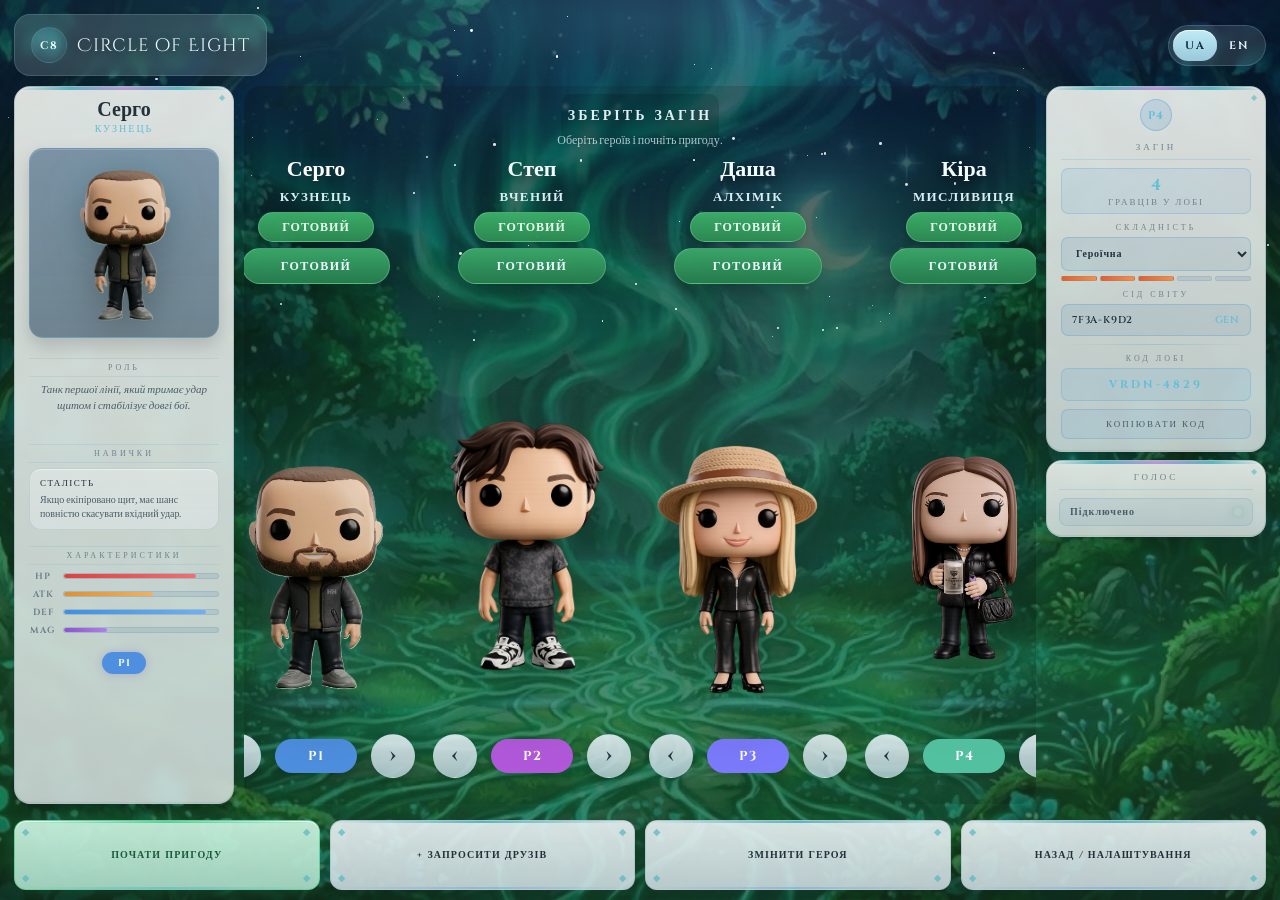
==== index.html @ 89b2d372 "Initial project import" ====
<!doctype html>
<html lang="uk">
<head>
  <meta charset="UTF-8" />
  <meta name="viewport" content="width=device-width, initial-scale=1.0" />
  <title>Heroes Game</title>
  <link rel="stylesheet" href="./styles/main.css?v=20260324-citymenu2" />
</head>
<body>
  <div id="app">
    <section id="scene-menu" class="scene"></section>

    <section id="scene-world" class="scene">
      <canvas id="world-canvas"></canvas>
    </section>

    <div id="hud-root"></div>
  </div>

  <script type="module" src="./js/app.js?v=20260324-citymenu2"></script>
</body>
</html>
---- styles/main.css ----
* {
  box-sizing: border-box;
}

html,
body {
  width: 100%;
  height: 100%;
  margin: 0;
}

body {
  background: #120d0a;
  color: #f3e7c2;
  font-family: Inter, Arial, sans-serif;
  overflow: hidden;
}

#app {
  position: relative;
  width: 100vw;
  height: 100vh;
  overflow: hidden;
  background: radial-gradient(circle at top, rgba(255, 180, 80, 0.12), transparent 35%),
    linear-gradient(180deg, #1a120c 0%, #0f0a07 100%);
}

.scene {
  position: absolute;
  inset: 0;
  display: none;
}

.scene.is-active {
  display: block;
}

#scene-menu {
  padding: 32px;
}

.menu-shell {
  width: min(1100px, 100%);
  height: 100%;
  margin: 0 auto;
  display: grid;
  grid-template-columns: 1.1fr 0.9fr;
  gap: 24px;
  align-items: stretch;
}

.menu-panel {
  border: 1px solid rgba(212, 161, 74, 0.35);
  border-radius: 22px;
  background: linear-gradient(180deg, rgba(40, 25, 16, 0.92), rgba(17, 10, 7, 0.96));
  box-shadow: 0 16px 40px rgba(0, 0, 0, 0.45), inset 0 0 0 1px rgba(255, 215, 140, 0.04);
  padding: 28px;
}

.menu-title {
  margin: 0 0 10px;
  font-size: 40px;
  line-height: 1;
  letter-spacing: 0.04em;
}

.menu-subtitle {
  margin: 0 0 24px;
  color: rgba(243, 231, 194, 0.78);
  font-size: 16px;
  line-height: 1.5;
  max-width: 56ch;
}

.menu-features {
  display: grid;
  gap: 14px;
}

.menu-feature {
  padding: 16px 18px;
  border-radius: 16px;
  border: 1px solid rgba(212, 161, 74, 0.24);
  background: rgba(255, 255, 255, 0.02);
}

.menu-feature strong {
  display: block;
  margin-bottom: 6px;
  font-size: 14px;
  letter-spacing: 0.05em;
  color: #f6d992;
  text-transform: uppercase;
}

.menu-feature span {
  color: rgba(243, 231, 194, 0.82);
  font-size: 14px;
}

.menu-side {
  display: flex;
  flex-direction: column;
  justify-content: flex-end;
}

.menu-card {
  border: 1px solid rgba(212, 161, 74, 0.35);
  border-radius: 22px;
  background: linear-gradient(180deg, rgba(44, 29, 20, 0.94), rgba(17, 10, 7, 0.98));
  box-shadow: 0 16px 40px rgba(0, 0, 0, 0.45), inset 0 0 0 1px rgba(255, 215, 140, 0.04);
  padding: 24px;
}

.menu-card-title {
  margin: 0 0 12px;
  font-size: 22px;
}

.menu-card-text {
  margin: 0 0 24px;
  color: rgba(243, 231, 194, 0.78);
  line-height: 1.5;
}

.menu-actions {
  display: flex;
  gap: 12px;
  flex-wrap: wrap;
}

.btn {
  appearance: none;
  border: 1px solid rgba(212, 161, 74, 0.45);
  background: linear-gradient(180deg, #7b5a2f 0%, #4f361e 100%);
  color: #f8ebc8;
  border-radius: 14px;
  min-height: 50px;
  padding: 0 20px;
  font-size: 14px;
  font-weight: 700;
  letter-spacing: 0.08em;
  text-transform: uppercase;
  cursor: pointer;
  transition: transform 120ms ease, filter 120ms ease, opacity 120ms ease;
}

.btn:hover {
  filter: brightness(1.08);
}

.btn:active {
  transform: translateY(1px);
}

.btn[disabled] {
  opacity: 0.55;
  cursor: default;
}

.btn--ghost {
  background: linear-gradient(180deg, #39261a 0%, #22150e 100%);
}

#scene-world {
  background: radial-gradient(circle at top, rgba(99, 171, 255, 0.12), transparent 25%), linear-gradient(180deg, #1d2a24 0%, #121a17 100%);
}

#world-canvas {
  display: block;
  width: 100%;
  height: 100%;
}

#hud-root {
  position: absolute;
  inset: 0;
  pointer-events: none;
}

.world-debug {
  position: absolute;
  left: 20px;
  top: 20px;
  padding: 12px 14px;
  border-radius: 14px;
  border: 1px solid rgba(255, 230, 160, 0.18);
  background: rgba(16, 12, 10, 0.66);
  color: #f3e7c2;
  font-size: 13px;
  line-height: 1.4;
  backdrop-filter: blur(8px);
}

@media (max-width: 900px) {
  .menu-shell {
    grid-template-columns: 1fr;
  }

  .menu-title {
    font-size: 32px;
  }
}

/* Pedestal atlas layers: top and bottom halves from single image */
.pedestal-atlas-back,
.pedestal-atlas-front{
  position: absolute;
  left: 50%;
  transform: translateX(-50%);
  background-repeat: no-repeat;
  background-size: 100% 200%;
  pointer-events: none;
}

.pedestal-atlas-back{
  bottom: 0;
  z-index: 1;
  background-position: center top;
}

.pedestal-atlas-front{
  bottom: 0;
  z-index: 7;
  background-position: center bottom;
}

.world-shell {
  display: grid;
  grid-template-columns: 320px 1fr;
  width: 100%;
  height: 100%;
}

.world-sidebar {
  overflow: auto;
  padding: 22px 18px;
  border-right: 1px solid rgba(181, 229, 208, 0.12);
  background:
    radial-gradient(circle at top, rgba(104, 198, 154, 0.12), transparent 30%),
    linear-gradient(180deg, rgba(17, 36, 30, 0.96), rgba(10, 19, 17, 0.98));
}

.world-sidebar-head {
  margin-bottom: 16px;
}

.world-kicker {
  margin-bottom: 10px;
  color: #8fd7b4;
  font-size: 12px;
  font-weight: 700;
  letter-spacing: 0.14em;
  text-transform: uppercase;
}

.world-title {
  margin: 0 0 10px;
  font-size: 30px;
  line-height: 1;
}

.world-copy {
  margin: 0;
  color: rgba(229, 244, 238, 0.72);
  font-size: 14px;
  line-height: 1.55;
}

.world-panel {
  margin-top: 14px;
  padding: 14px;
  border: 1px solid rgba(181, 229, 208, 0.1);
  border-radius: 16px;
  background: rgba(255, 255, 255, 0.035);
  box-shadow: inset 0 1px 0 rgba(255, 255, 255, 0.03);
}

.world-panel--muted {
  color: rgba(229, 244, 238, 0.7);
  font-size: 13px;
  line-height: 1.5;
}

.world-panel-title {
  margin-bottom: 10px;
  color: #dff5ea;
  font-size: 12px;
  font-weight: 700;
  letter-spacing: 0.12em;
  text-transform: uppercase;
}

.world-grid2 {
  display: grid;
  grid-template-columns: 1fr 1fr;
  gap: 10px;
}

.world-field label {
  display: block;
  margin-bottom: 6px;
  color: #d1e7dd;
  font-size: 12px;
}

.world-field input,
.world-field select {
  width: 100%;
  min-height: 42px;
  padding: 10px 12px;
  border: 1px solid rgba(181, 229, 208, 0.14);
  border-radius: 10px;
  outline: none;
  background: rgba(18, 44, 38, 0.82);
  color: #eef7f2;
  font: inherit;
}

.world-field input:focus,
.world-field select:focus {
  border-color: rgba(143, 215, 180, 0.48);
  box-shadow: 0 0 0 3px rgba(91, 179, 136, 0.12);
}

.world-actions {
  display: grid;
  gap: 10px;
  margin-top: 12px;
}

.world-actions--bottom {
  margin-top: 16px;
}

.world-sidebar .world-btn {
  min-height: 46px;
  border-color: rgba(135, 219, 180, 0.26);
  background: linear-gradient(180deg, #2d7d63 0%, #1c5140 100%);
}

.world-sidebar .btn--ghost.world-btn {
  background: linear-gradient(180deg, #223e35 0%, #162820 100%);
}

.world-legend {
  display: grid;
  gap: 8px;
  font-size: 13px;
}

.world-legend-item {
  display: flex;
  align-items: center;
  gap: 8px;
  color: rgba(238, 247, 242, 0.88);
}

.world-swatch {
  width: 16px;
  height: 16px;
  border: 1px solid rgba(255, 255, 255, 0.14);
  border-radius: 4px;
}

.world-swatch--plain { background: linear-gradient(180deg, #86c882, #4f9158); }
.world-swatch--forest { background: linear-gradient(180deg, #7ca35b, #466c34); }
.world-swatch--mountain { background: linear-gradient(180deg, #adb4ad, #6a716c); }
.world-swatch--wasteland { background: linear-gradient(180deg, #d9c98a, #a68553); }
.world-swatch--water { background: linear-gradient(180deg, #5ca0be, #2f6c8d); }
.world-swatch--road { background: linear-gradient(180deg, #ebd39a, #b18d4e); }

.world-viewport {
  position: relative;
  overflow: hidden;
  background:
    radial-gradient(circle at 50% 42%, rgba(103, 204, 157, 0.1), transparent 35%),
    linear-gradient(180deg, #1d352d 0%, #111b18 100%);
}

#world-canvas {
  display: block;
  width: 100%;
  height: 100%;
  cursor: grab;
}

#world-canvas.dragging {
  cursor: grabbing;
}

.world-topbar {
  position: absolute;
  top: 16px;
  left: 16px;
  right: 16px;
  display: flex;
  gap: 10px;
  justify-content: flex-end;
  pointer-events: none;
}

.world-chip {
  padding: 8px 12px;
  border: 1px solid rgba(190, 235, 215, 0.14);
  border-radius: 999px;
  background: rgba(7, 15, 13, 0.55);
  color: #dcefe6;
  font-size: 12px;
  letter-spacing: 0.04em;
  backdrop-filter: blur(10px);
}

.world-hud {
  position: absolute;
  left: 16px;
  right: 16px;
  bottom: 16px;
  display: flex;
  justify-content: space-between;
  gap: 12px;
  pointer-events: none;
}

.world-hud-card {
  min-width: 240px;
  max-width: 360px;
  padding: 14px;
  border: 1px solid rgba(190, 235, 215, 0.14);
  border-radius: 16px;
  background: rgba(6, 14, 12, 0.64);
  color: #eef7f2;
  backdrop-filter: blur(12px);
}

.world-hud-label {
  color: rgba(220, 239, 229, 0.68);
  font-size: 11px;
  font-weight: 700;
  letter-spacing: 0.12em;
  text-transform: uppercase;
}

.world-hud-value {
  margin-top: 8px;
  font-size: 20px;
  font-weight: 700;
  line-height: 1.1;
}

.world-hud-meta {
  margin-top: 8px;
  color: rgba(220, 239, 229, 0.72);
  font-size: 13px;
  line-height: 1.4;
}

@media (max-width: 980px) {
  .world-shell {
    grid-template-columns: 1fr;
  }

  .world-sidebar {
    max-height: 46vh;
    border-right: 0;
    border-bottom: 1px solid rgba(181, 229, 208, 0.12);
  }

  .world-topbar {
    justify-content: flex-start;
    flex-wrap: wrap;
  }

  .world-hud {
    flex-direction: column;
    align-items: flex-start;
  }
}

.game-world-shell {
  position: relative;
  width: 100%;
  height: 100%;
  overflow: hidden;
  background:
    radial-gradient(circle at 50% 8%, rgba(255, 228, 174, 0.14), transparent 18%),
    linear-gradient(180deg, #6ca0d6 0%, #3d7ec0 38%, #29578b 100%);
}

.game-world-canvas {
  width: 100%;
  height: 100%;
  display: block;
  cursor: grab;
}

.game-world-canvas.dragging {
  cursor: grabbing;
}

.game-world-overlay {
  position: absolute;
  inset: 0;
  pointer-events: none;
}

.game-world-light-overlay {
  position: absolute;
  inset: 0;
  pointer-events: none;
  opacity: 0;
  background:
    radial-gradient(circle at 50% 16%, rgba(116, 152, 248, 0.12), transparent 28%),
    linear-gradient(180deg, rgba(13, 24, 54, 0.34), rgba(5, 10, 24, 0.86));
  mix-blend-mode: multiply;
}

.game-top-hud,
.game-side-quest,
.game-selected-card,
.game-party-panels {
  pointer-events: none;
}

.game-top-hud {
  position: absolute;
  top: 0;
  left: 0;
  right: 0;
  display: grid;
  grid-template-columns: minmax(280px, 1fr) auto minmax(260px, 1fr);
  align-items: start;
  gap: 16px;
  padding: 14px 18px 0;
}

.game-top-left,
.game-top-right {
  display: flex;
  align-items: flex-start;
  gap: 12px;
}

.game-top-right {
  justify-content: flex-end;
}

.game-top-btn,
.game-counter-card,
.game-party-chip,
.game-location-banner,
.game-side-quest,
.game-selected-card,
.game-hero-card {
  pointer-events: auto;
}

.game-top-btn {
  min-width: 116px;
  min-height: 46px;
  border-radius: 14px;
  border: 1px solid rgba(255, 232, 186, 0.34);
  background:
    linear-gradient(180deg, rgba(60, 41, 26, 0.94), rgba(20, 15, 12, 0.96));
  color: #f8ead3;
  font: 700 14px "Cinzel", serif;
  letter-spacing: 0.04em;
  box-shadow:
    0 10px 24px rgba(0, 0, 0, 0.24),
    inset 0 1px 0 rgba(255, 255, 255, 0.1);
}

.game-top-btn:hover {
  transform: translateY(-1px);
  border-color: rgba(255, 232, 186, 0.5);
}

.game-party-strip {
  display: flex;
  flex-wrap: wrap;
  gap: 10px;
  max-width: 420px;
}

.game-party-chip {
  display: inline-flex;
  align-items: center;
  gap: 8px;
  padding: 10px 14px;
  border-radius: 999px;
  border: 1px solid rgba(255, 232, 186, 0.16);
  background: rgba(21, 17, 14, 0.78);
  color: rgba(247, 236, 214, 0.88);
  font: 700 13px/1 "Cinzel", serif;
  letter-spacing: 0.04em;
  box-shadow: 0 8px 20px rgba(0, 0, 0, 0.18);
}

.game-party-chip.is-selected {
  border-color: rgba(255, 224, 155, 0.42);
  color: #fff6e2;
  box-shadow:
    0 0 0 1px rgba(255, 214, 126, 0.18),
    0 12px 28px rgba(0, 0, 0, 0.24);
}

.game-party-chip-dot {
  width: 10px;
  height: 10px;
  border-radius: 999px;
  box-shadow: 0 0 0 2px rgba(255, 255, 255, 0.08);
}

.game-location-banner {
  justify-self: center;
  min-width: 300px;
  max-width: 420px;
  padding: 14px 22px 18px;
  clip-path: polygon(6% 0, 94% 0, 100% 38%, 90% 100%, 10% 100%, 0 38%);
  border: 1px solid rgba(255, 232, 186, 0.42);
  background:
    linear-gradient(180deg, rgba(39, 28, 20, 0.96), rgba(19, 13, 10, 0.98));
  text-align: center;
  box-shadow:
    0 18px 34px rgba(0, 0, 0, 0.26),
    inset 0 1px 0 rgba(255, 255, 255, 0.08);
}

.game-banner-kicker,
.game-side-quest-kicker,
.game-selected-kicker,
.game-counter-card span {
  color: rgba(233, 211, 175, 0.74);
  font: 700 11px/1 "Cinzel", serif;
  letter-spacing: 0.16em;
  text-transform: uppercase;
}

.game-banner-title {
  margin-top: 5px;
  color: #fff2d7;
  font: 700 36px/1 "Cinzel", serif;
  text-shadow: 0 3px 12px rgba(0, 0, 0, 0.34);
}

.game-move-pips {
  margin-top: 12px;
  display: inline-flex;
  gap: 9px;
}

.game-move-pip {
  width: 20px;
  height: 20px;
  border-radius: 7px;
  border: 1px solid rgba(255, 232, 186, 0.26);
  background: rgba(255, 244, 223, 0.08);
  transform: rotate(45deg);
  box-shadow: inset 0 1px 0 rgba(255, 255, 255, 0.08);
}

.game-move-pip.is-active {
  background: linear-gradient(180deg, #f2d18b, #ca9545);
  border-color: rgba(255, 232, 186, 0.5);
  box-shadow:
    0 0 0 1px rgba(255, 215, 131, 0.2),
    0 6px 14px rgba(0, 0, 0, 0.18);
}

.game-counter-card {
  min-width: 104px;
  padding: 11px 14px 10px;
  border-radius: 14px;
  border: 1px solid rgba(255, 232, 186, 0.2);
  background:
    linear-gradient(180deg, rgba(27, 20, 16, 0.92), rgba(13, 10, 8, 0.95));
  color: #fff2d7;
  text-align: center;
  box-shadow:
    0 12px 28px rgba(0, 0, 0, 0.2),
    inset 0 1px 0 rgba(255, 255, 255, 0.06);
}

.game-counter-card strong {
  display: block;
  margin-top: 6px;
  color: #fff5e5;
  font: 700 28px/1 "Cinzel", serif;
}

.game-side-quest {
  position: absolute;
  top: 118px;
  right: 24px;
  width: min(350px, calc(100% - 48px));
  padding: 18px 18px 16px;
  border-radius: 18px;
  border: 1px solid rgba(255, 232, 186, 0.18);
  background:
    linear-gradient(180deg, rgba(23, 18, 14, 0.74), rgba(10, 9, 8, 0.8));
  box-shadow: 0 18px 38px rgba(0, 0, 0, 0.2);
  backdrop-filter: blur(12px);
}

.game-side-quest-title {
  margin-top: 8px;
  color: #fff0cf;
  font: 700 26px/1.08 "Cinzel", serif;
}

.game-side-quest-copy {
  margin-top: 10px;
  color: rgba(244, 231, 201, 0.84);
  font-size: 14px;
  line-height: 1.5;
}

.game-selected-card {
  position: absolute;
  left: 22px;
  bottom: 208px;
  min-width: 250px;
  max-width: 320px;
  padding: 14px 16px;
  border-radius: 16px;
  border: 1px solid rgba(255, 232, 186, 0.16);
  background:
    linear-gradient(180deg, rgba(17, 13, 11, 0.76), rgba(11, 10, 9, 0.82));
  color: #fff3da;
  box-shadow: 0 14px 32px rgba(0, 0, 0, 0.18);
  backdrop-filter: blur(12px);
}

.game-selected-title {
  margin-top: 6px;
  font: 700 20px/1.15 "Cinzel", serif;
}

.game-party-panels {
  position: absolute;
  left: 18px;
  right: 18px;
  bottom: 14px;
  display: flex;
  justify-content: center;
  gap: 18px;
  align-items: flex-end;
}

.game-hero-card {
  width: min(340px, calc(25% - 14px));
  min-height: 176px;
  padding: 14px 16px 14px;
  border: 1px solid rgba(255, 232, 186, 0.18);
  border-radius: 18px 18px 14px 14px;
  background:
    linear-gradient(180deg, rgba(38, 28, 22, 0.94), rgba(16, 12, 10, 0.96));
  color: #fff0cf;
  box-shadow:
    0 20px 42px rgba(0, 0, 0, 0.24),
    inset 0 1px 0 rgba(255, 255, 255, 0.06);
  text-align: left;
}

.game-hero-card.is-selected {
  border-color: rgba(255, 219, 142, 0.38);
  box-shadow:
    0 0 0 1px rgba(255, 219, 142, 0.14),
    0 24px 46px rgba(0, 0, 0, 0.26);
  transform: translateY(-4px);
}

.game-hero-card-head {
  display: flex;
  align-items: center;
  gap: 10px;
}

.game-hero-player {
  min-width: 56px;
  padding: 8px 10px;
  border-radius: 999px;
  color: #fff;
  font: 700 13px/1 "Cinzel", serif;
  letter-spacing: 0.08em;
  text-align: center;
}

.game-hero-name-wrap {
  min-width: 0;
}

.game-hero-name {
  color: #fff5e3;
  font: 700 28px/1 "Cinzel", serif;
  white-space: nowrap;
  overflow: hidden;
  text-overflow: ellipsis;
}

.game-hero-class {
  margin-top: 5px;
  color: rgba(232, 214, 183, 0.8);
  font: 700 11px/1 "Cinzel", serif;
  letter-spacing: 0.16em;
  text-transform: uppercase;
}

.game-hero-card-body {
  margin-top: 14px;
  display: grid;
  grid-template-columns: 98px 1fr;
  gap: 14px;
  align-items: center;
}

.game-hero-portrait {
  position: relative;
  width: 98px;
  height: 98px;
  border-radius: 18px;
  border: 1px solid rgba(255, 232, 186, 0.2);
  background:
    radial-gradient(circle at 50% 22%, rgba(255, 228, 174, 0.24), transparent 36%),
    linear-gradient(180deg, rgba(92, 52, 36, 0.9), rgba(20, 17, 14, 0.92));
  overflow: hidden;
  box-shadow: inset 0 1px 0 rgba(255, 255, 255, 0.08);
}

.game-hero-portrait img {
  width: 100%;
  height: 100%;
  object-fit: cover;
  object-position: center top;
  display: block;
}

.game-hero-stats {
  min-width: 0;
}

.game-hero-hp-row {
  display: flex;
  align-items: baseline;
  justify-content: space-between;
  gap: 12px;
  color: rgba(242, 226, 198, 0.82);
  font: 700 12px/1 "Cinzel", serif;
  letter-spacing: 0.12em;
  text-transform: uppercase;
}

.game-hero-hp-row strong {
  color: #ffefcb;
  font: 700 32px/1 "Cinzel", serif;
}

.game-hero-hp-bar {
  position: relative;
  width: 100%;
  height: 10px;
  margin-top: 8px;
  border-radius: 999px;
  background: rgba(255, 255, 255, 0.08);
  overflow: hidden;
}

.game-hero-hp-bar span {
  display: block;
  height: 100%;
  border-radius: inherit;
  background: linear-gradient(90deg, #b23f40, #e57768);
  box-shadow: 0 0 14px rgba(229, 119, 104, 0.24);
}

.game-hero-stat-grid {
  margin-top: 12px;
  display: grid;
  grid-template-columns: repeat(2, minmax(0, 1fr));
  gap: 8px 12px;
  color: rgba(229, 238, 223, 0.88);
  font-size: 12px;
  font-weight: 700;
  letter-spacing: 0.04em;
}

@media (max-width: 1240px) {
  .game-top-hud {
    grid-template-columns: 1fr;
    justify-items: stretch;
  }

  .game-top-left,
  .game-top-right {
    justify-content: space-between;
    flex-wrap: wrap;
  }

  .game-location-banner {
    justify-self: center;
    order: -1;
  }

  .game-side-quest {
    top: 160px;
  }

  .game-party-panels {
    gap: 14px;
  }

  .game-hero-card {
    width: min(300px, calc(25% - 12px));
  }
}

@media (max-width: 980px) {
  .game-side-quest {
    display: none;
  }

  .game-selected-card {
    left: 16px;
    bottom: 194px;
  }

  .game-party-panels {
    justify-content: flex-start;
    overflow-x: auto;
    padding-bottom: 6px;
  }

  .game-hero-card {
    flex: 0 0 min(320px, calc(100vw - 42px));
    width: auto;
  }
}

@media (max-width: 700px) {
  .game-top-hud {
    padding: 12px 12px 0;
    gap: 10px;
  }

  .game-party-strip {
    gap: 8px;
  }

  .game-party-chip {
    padding: 8px 12px;
    font-size: 12px;
  }

  .game-location-banner {
    min-width: 0;
    width: 100%;
    max-width: none;
    padding-inline: 16px;
  }

  .game-banner-title {
    font-size: 28px;
  }

  .game-counter-card {
    min-width: 88px;
  }

  .game-counter-card strong {
    font-size: 24px;
  }

  .game-selected-card {
    position: static;
    margin: 128px 12px 0;
    max-width: none;
  }

  .game-party-panels {
    left: 12px;
    right: 12px;
    bottom: 10px;
  }

  .game-hero-card {
    flex-basis: calc(100vw - 24px);
  }
}

.game-top-right {
  flex-wrap: wrap;
  gap: 10px;
}

.game-top-actions {
  display: grid;
  grid-auto-flow: column;
  gap: 10px;
}

.game-top-actions .game-top-btn {
  min-width: 136px;
}

.game-counter-card--time {
  min-width: 138px;
}

.game-counter-card--time strong {
  letter-spacing: 0.08em;
}

.game-top-btn:disabled {
  opacity: 0.42;
  filter: saturate(0.7);
  transform: none;
}

.game-move-pip.is-spent {
  background: linear-gradient(180deg, rgba(124, 89, 56, 0.92), rgba(60, 38, 22, 0.96));
  border-color: rgba(255, 218, 160, 0.18);
}

.game-selected-card {
  bottom: 354px;
}

.game-party-panels {
  gap: 14px;
  align-items: stretch;
}

.game-hero-card {
  width: min(308px, calc(25% - 11px));
  min-height: 348px;
  padding: 16px 16px 18px;
  border-radius: 28px 28px 20px 20px;
  display: flex;
  flex-direction: column;
  align-items: center;
  background:
    radial-gradient(circle at 50% 0, rgba(204, 126, 84, 0.22), transparent 28%),
    linear-gradient(180deg, rgba(63, 34, 28, 0.96), rgba(18, 12, 10, 0.98));
}

.game-hero-card.is-selected {
  transform: translateY(-8px);
}

.game-hero-card-head {
  width: 100%;
  display: grid;
  grid-template-columns: 70px 1fr 70px;
  gap: 10px;
  align-items: start;
}

.game-hero-corner {
  min-height: 86px;
  padding: 10px 8px;
  border-radius: 18px;
  border: 1px solid rgba(255, 234, 194, 0.18);
  text-align: center;
  box-shadow: inset 0 1px 0 rgba(255, 255, 255, 0.05);
}

.game-hero-corner span {
  display: block;
  color: rgba(251, 232, 195, 0.8);
  font: 700 10px/1 "Cinzel", serif;
  letter-spacing: 0.14em;
  text-transform: uppercase;
}

.game-hero-corner strong {
  display: block;
  margin-top: 8px;
  color: #fff4df;
  font: 700 34px/1 "Cinzel", serif;
}

.game-hero-corner em {
  display: block;
  margin-top: 4px;
  color: rgba(247, 232, 206, 0.68);
  font: 700 13px/1 "Cinzel", serif;
  font-style: normal;
}

.game-hero-corner--hp {
  background: linear-gradient(180deg, rgba(169, 79, 85, 0.96), rgba(96, 37, 43, 0.98));
}

.game-hero-corner--move {
  background: linear-gradient(180deg, rgba(79, 118, 165, 0.96), rgba(36, 62, 92, 0.98));
}

.game-hero-portrait {
  justify-self: center;
  width: 126px;
  height: 150px;
  border-radius: 24px;
  border: 1px solid rgba(255, 232, 186, 0.22);
  background:
    radial-gradient(circle at 50% 16%, rgba(255, 225, 168, 0.24), transparent 36%),
    linear-gradient(180deg, rgba(102, 58, 43, 0.94), rgba(25, 18, 16, 0.96));
}

.game-hero-portrait img {
  object-fit: cover;
  object-position: center top;
}

.game-hero-player {
  position: absolute;
  right: 8px;
  bottom: 8px;
  min-width: 44px;
  padding: 6px 8px;
  border-radius: 999px;
  box-shadow: 0 8px 16px rgba(0, 0, 0, 0.26);
}

.game-hero-focus-row {
  margin-top: 12px;
  display: flex;
  justify-content: center;
  gap: 6px;
}

.game-hero-focus-pip {
  width: 12px;
  height: 12px;
  border-radius: 999px;
  border: 1px solid rgba(255, 232, 186, 0.22);
  background: rgba(255, 244, 223, 0.08);
  box-shadow: inset 0 1px 0 rgba(255, 255, 255, 0.08);
}

.game-hero-focus-pip.is-active {
  background: linear-gradient(180deg, #f3d281, #d69a39);
  box-shadow: 0 0 10px rgba(242, 209, 139, 0.26);
}

.game-hero-name-wrap {
  margin-top: 12px;
  text-align: center;
}

.game-hero-name {
  font-size: 28px;
  line-height: 0.96;
}

.game-hero-class {
  margin-top: 6px;
  font-size: 12px;
  letter-spacing: 0.12em;
}

.game-hero-turn-line,
.game-hero-roll-line,
.game-hero-meta-row {
  width: 100%;
  text-align: center;
  color: rgba(247, 234, 210, 0.8);
  font: 700 11px/1.2 "Cinzel", serif;
  letter-spacing: 0.08em;
  text-transform: uppercase;
}

.game-hero-turn-line {
  margin-top: 12px;
  padding: 8px 10px;
  border-radius: 999px;
  border: 1px solid rgba(255, 232, 186, 0.14);
  background: rgba(255, 255, 255, 0.04);
}

.game-hero-roll-line {
  margin-top: 10px;
}

.game-hero-stat-grid {
  width: 100%;
  margin-top: 14px;
  display: grid;
  grid-template-columns: repeat(4, minmax(0, 1fr));
  gap: 10px;
}

.game-hero-stat {
  min-height: 72px;
  padding: 10px 6px 12px;
  clip-path: polygon(50% 0, 100% 24%, 100% 76%, 50% 100%, 0 76%, 0 24%);
  border: 1px solid rgba(255, 232, 186, 0.16);
  text-align: center;
  box-shadow: inset 0 1px 0 rgba(255, 255, 255, 0.06);
}

.game-hero-stat span {
  display: block;
  color: rgba(255, 244, 220, 0.76);
  font: 700 9px/1 "Cinzel", serif;
  letter-spacing: 0.14em;
  text-transform: uppercase;
}

.game-hero-stat strong {
  display: block;
  margin-top: 8px;
  color: #ffffff;
  font: 700 28px/1 "Cinzel", serif;
}

.game-hero-stat--ruby {
  background: linear-gradient(180deg, rgba(121, 55, 63, 0.96), rgba(76, 32, 39, 0.98));
}

.game-hero-stat--steel {
  background: linear-gradient(180deg, rgba(99, 109, 125, 0.96), rgba(57, 65, 79, 0.98));
}

.game-hero-stat--jade {
  background: linear-gradient(180deg, rgba(73, 120, 95, 0.96), rgba(39, 73, 56, 0.98));
}

.game-hero-stat--violet {
  background: linear-gradient(180deg, rgba(97, 79, 141, 0.96), rgba(53, 41, 82, 0.98));
}

.game-hero-meta-row {
  margin-top: 12px;
  display: flex;
  justify-content: space-between;
  gap: 10px;
  text-align: left;
}

@media (max-width: 1240px) {
  .game-top-actions {
    width: 100%;
    grid-auto-flow: row;
  }

  .game-selected-card {
    bottom: 336px;
  }

  .game-hero-card {
    width: min(290px, calc(25% - 11px));
  }
}

@media (max-width: 980px) {
  .game-selected-card {
    position: static;
    margin: 144px 16px 0;
    max-width: none;
  }
}

.game-top-hud {
  gap: 10px;
  padding: 10px 14px 0;
  grid-template-columns: minmax(148px, auto) minmax(260px, 1fr) minmax(220px, auto);
}

.game-top-left,
.game-top-right {
  gap: 8px;
}

.game-top-btn {
  min-width: 104px;
  min-height: 42px;
  padding: 0 16px;
  font-size: 12px;
}

.game-party-strip {
  gap: 6px;
  max-width: 248px;
}

.game-party-chip {
  min-width: 0;
  padding: 5px 8px 5px 5px;
  gap: 6px;
  background: rgba(19, 15, 12, 0.84);
}

.game-party-chip-dot {
  display: none;
}

.game-party-chip-avatar {
  position: relative;
  width: 34px;
  height: 34px;
  overflow: hidden;
  border-radius: 10px;
  border: 1px solid rgba(255, 232, 186, 0.18);
  background: linear-gradient(180deg, rgba(108, 74, 58, 0.96), rgba(28, 20, 16, 0.98));
}

.game-party-chip-avatar-img {
  width: 100%;
  height: 100%;
  object-fit: cover;
  object-position: center 12%;
  transform: scale(2.05);
  transform-origin: center 20%;
}

.game-party-chip-count {
  color: #fff0d0;
  font: 700 14px/1 "Cinzel", serif;
  letter-spacing: 0.02em;
}

.game-location-banner {
  min-width: 0;
  max-width: 360px;
  padding: 10px 18px 12px;
}

.game-banner-kicker {
  font-size: 9px;
  letter-spacing: 0.18em;
}

.game-banner-title {
  margin-top: 4px;
  font-size: 24px;
}

.game-move-pips {
  margin-top: 8px;
  gap: 6px;
}

.game-move-pip {
  width: 13px;
  height: 13px;
  border-radius: 4px;
}

.game-counter-card {
  min-width: 84px;
  padding: 8px 10px;
}

.game-counter-card span {
  font-size: 9px;
  letter-spacing: 0.16em;
}

.game-counter-card strong {
  margin-top: 4px;
  font-size: 20px;
}

.game-counter-card--time {
  min-width: 104px;
}

.game-side-quest {
  display: none;
}

.game-selected-card {
  left: 14px;
  bottom: 138px;
  min-width: 0;
  max-width: 220px;
  padding: 10px 12px;
  border-radius: 14px;
  background: linear-gradient(180deg, rgba(17, 13, 11, 0.88), rgba(10, 9, 8, 0.9));
}

.game-selected-kicker {
  font-size: 9px;
  letter-spacing: 0.14em;
}

.game-selected-title {
  margin-top: 4px;
  font-size: 18px;
}

.game-selected-card #selectedMeta {
  margin-top: 5px;
  color: rgba(244, 231, 201, 0.72);
  font-size: 11px;
  line-height: 1.35;
}

.game-party-panels {
  left: 14px;
  right: 14px;
  bottom: 12px;
  gap: 10px;
  justify-content: center;
  align-items: flex-end;
}

.game-hero-card {
  width: min(188px, calc(25% - 8px));
  min-height: 196px;
  padding: 10px 10px 12px;
  border-radius: 18px;
  background:
    linear-gradient(180deg, rgba(45, 31, 24, 0.96), rgba(16, 12, 10, 0.98));
  box-shadow:
    0 10px 24px rgba(0, 0, 0, 0.22),
    inset 0 1px 0 rgba(255, 255, 255, 0.04);
}

.game-hero-card.is-selected {
  transform: translateY(-4px);
  border-color: rgba(255, 216, 132, 0.42);
  box-shadow:
    0 0 0 1px rgba(255, 216, 132, 0.12),
    0 14px 28px rgba(0, 0, 0, 0.26),
    inset 0 1px 0 rgba(255, 255, 255, 0.06);
}

.game-hero-card-head {
  grid-template-columns: 44px 1fr 44px;
  gap: 8px;
  align-items: center;
}

.game-hero-corner {
  min-height: 56px;
  padding: 7px 4px 8px;
  border-radius: 12px;
}

.game-hero-corner span {
  font-size: 8px;
  letter-spacing: 0.12em;
}

.game-hero-corner strong {
  margin-top: 5px;
  font-size: 22px;
}

.game-hero-corner em {
  margin-top: 2px;
  font-size: 9px;
}

.game-hero-portrait {
  width: 62px;
  height: 62px;
  border-radius: 16px;
  overflow: hidden;
  background:
    radial-gradient(circle at 50% 0, rgba(255, 224, 173, 0.16), transparent 40%),
    linear-gradient(180deg, rgba(91, 58, 44, 0.96), rgba(24, 18, 15, 0.98));
}

.game-hero-portrait-head {
  width: 100%;
  height: 100%;
  object-fit: cover;
  object-position: center 12%;
  transform: scale(2.15);
  transform-origin: center 18%;
}

.game-hero-player,
.game-hero-turn-line,
.game-hero-roll-line,
.game-hero-meta-row {
  display: none;
}

.game-hero-focus-row {
  margin-top: 8px;
  gap: 4px;
}

.game-hero-focus-pip {
  width: 8px;
  height: 8px;
}

.game-hero-name-wrap {
  margin-top: 8px;
}

.game-hero-name {
  font-size: 16px;
  line-height: 1;
}

.game-hero-class {
  margin-top: 3px;
  color: rgba(240, 225, 199, 0.68);
  font-size: 9px;
  letter-spacing: 0.1em;
}

.game-hero-stat-grid {
  margin-top: 10px;
  gap: 5px;
}

.game-hero-stat {
  min-height: 46px;
  padding: 7px 4px 8px;
}

.game-hero-stat span {
  font-size: 7px;
  letter-spacing: 0.12em;
}

.game-hero-stat strong {
  margin-top: 5px;
  font-size: 17px;
}

@media (max-width: 1240px) {
  .game-top-hud {
    grid-template-columns: 1fr;
  }

  .game-top-left,
  .game-top-right {
    justify-content: space-between;
  }

  .game-selected-card {
    bottom: 128px;
  }

  .game-hero-card {
    width: min(172px, calc(25% - 8px));
  }
}

@media (max-width: 980px) {
  .game-party-panels {
    justify-content: flex-start;
    overflow-x: auto;
    padding-bottom: 4px;
  }

  .game-hero-card {
    flex: 0 0 164px;
    width: 164px;
  }

  .game-selected-card {
    position: absolute;
    left: 12px;
    bottom: 126px;
    margin: 0;
  }
}

#scene-world .game-side-quest {
  display: none !important;
}

#scene-world .game-top-hud {
  gap: 10px !important;
  padding: 10px 14px 0 !important;
  grid-template-columns: minmax(148px, auto) minmax(260px, 1fr) minmax(220px, auto) !important;
}

#scene-world .game-location-banner {
  min-width: 0 !important;
  max-width: 340px !important;
  padding: 10px 16px 12px !important;
}

#scene-world .game-banner-title {
  font-size: 24px !important;
}

#scene-world .game-move-pips {
  margin-top: 8px !important;
  gap: 6px !important;
}

#scene-world .game-move-pip {
  width: 13px !important;
  height: 13px !important;
  border-radius: 4px !important;
}

#scene-world .game-counter-card {
  min-width: 84px !important;
  padding: 8px 10px !important;
}

#scene-world .game-counter-card strong {
  font-size: 20px !important;
}

#scene-world .game-top-btn {
  min-width: 104px !important;
  min-height: 42px !important;
  padding: 0 16px !important;
  font-size: 12px !important;
}

#scene-world .game-party-strip {
  gap: 6px !important;
  max-width: 248px !important;
}

#scene-world .game-party-chip {
  min-width: 0 !important;
  padding: 5px 8px 5px 5px !important;
  gap: 6px !important;
  background: rgba(19, 15, 12, 0.84) !important;
}

#scene-world .game-party-chip-dot {
  display: none !important;
}

#scene-world .game-party-chip-avatar {
  position: relative !important;
  width: 34px !important;
  height: 34px !important;
  overflow: hidden !important;
  border-radius: 10px !important;
  border: 1px solid rgba(255, 232, 186, 0.18) !important;
  background: linear-gradient(180deg, rgba(108, 74, 58, 0.96), rgba(28, 20, 16, 0.98)) !important;
}

#scene-world .game-party-chip-avatar-img {
  width: 100% !important;
  height: 100% !important;
  object-fit: cover !important;
  object-position: center 12% !important;
  transform: scale(2.05) !important;
  transform-origin: center 20% !important;
}

#scene-world .game-party-chip-count {
  color: #fff0d0 !important;
  font: 700 14px/1 "Cinzel", serif !important;
  letter-spacing: 0.02em !important;
}

#scene-world .game-selected-card {
  left: 14px !important;
  bottom: 138px !important;
  min-width: 0 !important;
  max-width: 320px !important;
  padding: 10px 12px !important;
  border-radius: 14px !important;
  background: linear-gradient(180deg, rgba(17, 13, 11, 0.88), rgba(10, 9, 8, 0.9)) !important;
}

#scene-world .game-selected-title {
  margin-top: 4px !important;
  font-size: 18px !important;
}

#scene-world .game-selected-meta {
  margin-top: 5px !important;
  color: rgba(244, 231, 201, 0.72) !important;
  font-size: 11px !important;
  line-height: 1.35 !important;
}

#scene-world .game-selected-lore {
  margin-top: 8px !important;
  color: rgba(246, 236, 214, 0.88) !important;
  font-size: 11px !important;
  line-height: 1.45 !important;
}

#scene-world .game-selected-lore:empty {
  display: none !important;
}

#scene-world .game-selected-tags {
  display: flex !important;
  flex-wrap: wrap !important;
  gap: 6px !important;
  margin-top: 8px !important;
}

#scene-world .game-selected-tags:empty {
  display: none !important;
}

#scene-world .game-selected-tag {
  display: inline-flex !important;
  align-items: center !important;
  min-height: 22px !important;
  padding: 0 8px !important;
  border-radius: 999px !important;
  border: 1px solid rgba(244, 224, 182, 0.14) !important;
  background: rgba(67, 47, 37, 0.82) !important;
  color: #f6dfb0 !important;
  font: 700 10px/1 "Cinzel", serif !important;
  letter-spacing: 0.04em !important;
  text-transform: uppercase !important;
}

#scene-world .game-selected-actions {
  display: flex !important;
  justify-content: flex-start !important;
  margin-top: 10px !important;
}

#scene-world .game-selected-btn {
  min-width: 108px !important;
  min-height: 34px !important;
  padding: 0 12px !important;
  font-size: 11px !important;
}

#scene-world .game-selected-btn[hidden] {
  display: none !important;
}

#scene-world .game-node-menu {
  position: absolute !important;
  top: 92px !important;
  right: 14px !important;
  width: min(360px, calc(100vw - 28px)) !important;
  max-height: calc(100% - 206px) !important;
  display: none !important;
  z-index: 18 !important;
}

#scene-world .game-node-menu.is-open {
  display: block !important;
}

#scene-world .game-node-menu.is-city {
  left: 24px !important;
  right: 24px !important;
  top: 92px !important;
  bottom: 152px !important;
  width: auto !important;
  max-height: none !important;
}

#scene-world .game-city-menu-shell {
  width: min(1120px, calc(100vw - 48px)) !important;
  margin: 0 auto !important;
  padding: 18px 20px 20px !important;
  border-radius: 20px !important;
  border: 1px solid rgba(248, 230, 194, 0.14) !important;
  background: linear-gradient(180deg, rgba(24, 19, 16, 0.97), rgba(10, 10, 10, 0.98)) !important;
  box-shadow: 0 24px 48px rgba(0, 0, 0, 0.36) !important;
}

#scene-world .game-city-menu-head {
  display: flex !important;
  align-items: flex-start !important;
  justify-content: space-between !important;
  gap: 16px !important;
}

#scene-world .game-city-menu-kicker {
  color: rgba(247, 230, 195, 0.62) !important;
  font: 700 11px/1 "Cinzel", serif !important;
  letter-spacing: 0.16em !important;
  text-transform: uppercase !important;
}

#scene-world .game-city-menu-title {
  margin-top: 6px !important;
  color: #fff1d0 !important;
  font: 700 34px/1 "Cinzel", serif !important;
}

#scene-world .game-city-menu-close {
  width: 38px !important;
  height: 38px !important;
  border: 1px solid rgba(255, 230, 186, 0.14) !important;
  border-radius: 12px !important;
  background: rgba(58, 41, 31, 0.9) !important;
  color: #f6dfb0 !important;
  font-size: 22px !important;
  line-height: 1 !important;
  cursor: pointer !important;
}

#scene-world .game-city-menu-copy {
  margin-top: 12px !important;
  color: rgba(246, 235, 213, 0.84) !important;
  font-size: 13px !important;
  line-height: 1.55 !important;
}

#scene-world .game-city-menu-options {
  display: grid !important;
  grid-template-columns: repeat(7, minmax(0, 1fr)) !important;
  gap: 14px !important;
  margin-top: 18px !important;
}

#scene-world .game-city-menu-option {
  display: flex !important;
  flex-direction: column !important;
  gap: 10px !important;
  align-items: center !important;
  justify-content: flex-start !important;
  min-height: 168px !important;
  padding: 14px 12px 12px !important;
  border: 1px solid rgba(248, 228, 189, 0.16) !important;
  border-radius: 10px !important;
  background: rgba(22, 19, 19, 0.92) !important;
  color: #f0eadc !important;
  cursor: pointer !important;
}

#scene-world .game-city-menu-option.is-active {
  border-color: rgba(255, 226, 170, 0.44) !important;
  box-shadow: inset 0 0 0 1px rgba(255, 226, 170, 0.12), 0 10px 26px rgba(0, 0, 0, 0.2) !important;
}

#scene-world .game-city-menu-icon {
  display: flex !important;
  align-items: center !important;
  justify-content: center !important;
  width: 100% !important;
  min-height: 112px !important;
  color: #ece4d4 !important;
}

#scene-world .game-city-menu-icon svg {
  width: 76px !important;
  height: 76px !important;
}

#scene-world .game-city-menu-label {
  color: rgba(243, 236, 224, 0.92) !important;
  font: 700 13px/1.25 "Cinzel", serif !important;
  text-align: center !important;
}

#scene-world .game-city-menu-detail {
  margin-top: 18px !important;
  padding: 16px !important;
  border: 1px solid rgba(247, 224, 186, 0.1) !important;
  border-radius: 16px !important;
  background: rgba(39, 28, 22, 0.58) !important;
}

#scene-world .game-city-menu-detail-copy {
  color: rgba(246, 235, 213, 0.86) !important;
  font-size: 12px !important;
  line-height: 1.55 !important;
}

#scene-world .game-city-menu-list {
  display: flex !important;
  flex-direction: column !important;
  gap: 10px !important;
  margin-top: 14px !important;
}

#scene-world .game-city-menu-row {
  display: flex !important;
  align-items: flex-start !important;
  justify-content: space-between !important;
  gap: 14px !important;
  padding: 11px 12px !important;
  border: 1px solid rgba(248, 228, 189, 0.08) !important;
  border-radius: 14px !important;
  background: rgba(23, 18, 16, 0.5) !important;
}

#scene-world .game-city-menu-row strong,
#scene-world .game-city-menu-stat strong {
  color: #fff1d0 !important;
  font: 700 13px/1.35 "Cinzel", serif !important;
}

#scene-world .game-city-menu-row p,
#scene-world .game-city-menu-stat span {
  margin: 4px 0 0 !important;
  color: rgba(242, 227, 196, 0.74) !important;
  font-size: 11px !important;
  line-height: 1.45 !important;
}

#scene-world .game-city-menu-price {
  color: #f6dfb0 !important;
  font: 700 12px/1 "Cinzel", serif !important;
  white-space: nowrap !important;
}

#scene-world .game-city-menu-stats {
  display: grid !important;
  grid-template-columns: repeat(4, minmax(0, 1fr)) !important;
  gap: 10px !important;
  margin-top: 14px !important;
}

#scene-world .game-city-menu-stat {
  display: flex !important;
  flex-direction: column !important;
  gap: 6px !important;
  padding: 10px 12px !important;
  border: 1px solid rgba(248, 228, 189, 0.08) !important;
  border-radius: 12px !important;
  background: rgba(23, 18, 16, 0.5) !important;
}

#scene-world .game-city-menu-actions {
  display: flex !important;
  gap: 10px !important;
  margin-top: 16px !important;
}

#scene-world .game-city-menu-action {
  min-width: 160px !important;
  min-height: 38px !important;
  padding: 0 14px !important;
  font-size: 12px !important;
}

#scene-world .game-city-menu-notice {
  margin-top: 14px !important;
  padding: 12px 14px !important;
  border-radius: 14px !important;
  background: rgba(84, 60, 45, 0.82) !important;
  color: #f8e8c4 !important;
  font-size: 12px !important;
  line-height: 1.45 !important;
}

#scene-world .game-node-menu-shell {
  display: flex !important;
  flex-direction: column !important;
  max-height: inherit !important;
  overflow: hidden !important;
  border-radius: 18px !important;
  border: 1px solid rgba(246, 224, 186, 0.12) !important;
  background: linear-gradient(180deg, rgba(28, 20, 15, 0.96), rgba(11, 10, 9, 0.98)) !important;
  box-shadow: 0 18px 38px rgba(0, 0, 0, 0.3) !important;
}

#scene-world .game-node-menu-head {
  display: flex !important;
  align-items: flex-start !important;
  justify-content: space-between !important;
  gap: 12px !important;
  padding: 14px 16px 8px !important;
}

#scene-world .game-node-menu-kicker {
  color: rgba(244, 226, 188, 0.62) !important;
  font: 700 10px/1 "Cinzel", serif !important;
  letter-spacing: 0.12em !important;
  text-transform: uppercase !important;
}

#scene-world .game-node-menu-title {
  margin-top: 5px !important;
  color: #fff1d0 !important;
  font: 700 28px/1 "Cinzel", serif !important;
}

#scene-world .game-node-menu-close {
  width: 34px !important;
  height: 34px !important;
  border: 1px solid rgba(255, 228, 179, 0.14) !important;
  border-radius: 10px !important;
  background: rgba(58, 41, 31, 0.9) !important;
  color: #f6dfb0 !important;
  font-size: 20px !important;
  line-height: 1 !important;
  cursor: pointer !important;
}

#scene-world .game-node-menu-subtitle {
  padding: 0 16px 12px !important;
  color: rgba(242, 229, 199, 0.66) !important;
  font-size: 11px !important;
  letter-spacing: 0.04em !important;
}

#scene-world .game-node-menu-tabs {
  display: flex !important;
  flex-wrap: wrap !important;
  gap: 6px !important;
  padding: 0 16px 12px !important;
}

#scene-world .game-node-menu-tab {
  min-height: 30px !important;
  padding: 0 10px !important;
  border: 1px solid rgba(245, 224, 186, 0.12) !important;
  border-radius: 999px !important;
  background: rgba(38, 27, 21, 0.84) !important;
  color: rgba(246, 229, 201, 0.82) !important;
  font: 700 10px/1 "Cinzel", serif !important;
  letter-spacing: 0.05em !important;
  text-transform: uppercase !important;
  cursor: pointer !important;
}

#scene-world .game-node-menu-tab.is-active {
  background: linear-gradient(180deg, rgba(142, 101, 60, 0.98), rgba(91, 62, 39, 0.98)) !important;
  color: #fff4d7 !important;
}

#scene-world .game-node-menu-body {
  overflow: auto !important;
  padding: 0 16px 16px !important;
}

#scene-world .game-node-menu-copy {
  color: rgba(245, 233, 209, 0.82) !important;
  font-size: 12px !important;
  line-height: 1.5 !important;
}

#scene-world .game-node-menu-grid {
  display: grid !important;
  grid-template-columns: repeat(2, minmax(0, 1fr)) !important;
  gap: 8px !important;
  margin-top: 12px !important;
}

#scene-world .game-node-menu-stat,
#scene-world .game-node-menu-row {
  display: flex !important;
  align-items: flex-start !important;
  justify-content: space-between !important;
  gap: 12px !important;
  padding: 10px 12px !important;
  border: 1px solid rgba(244, 222, 184, 0.08) !important;
  border-radius: 14px !important;
  background: rgba(49, 35, 27, 0.6) !important;
}

#scene-world .game-node-menu-stat {
  flex-direction: column !important;
  gap: 5px !important;
}

#scene-world .game-node-menu-stat span,
#scene-world .game-node-menu-row p {
  color: rgba(242, 227, 196, 0.7) !important;
  font-size: 11px !important;
  line-height: 1.45 !important;
}

#scene-world .game-node-menu-row p {
  margin: 4px 0 0 !important;
}

#scene-world .game-node-menu-stat strong,
#scene-world .game-node-menu-row strong {
  color: #fff1d0 !important;
  font: 700 13px/1.3 "Cinzel", serif !important;
}

#scene-world .game-node-menu-list {
  display: flex !important;
  flex-direction: column !important;
  gap: 8px !important;
  margin-top: 12px !important;
}

#scene-world .game-node-menu-btn {
  flex: 0 0 auto !important;
  min-width: 98px !important;
  min-height: 34px !important;
  padding: 0 10px !important;
  font-size: 11px !important;
}

#scene-world .game-node-menu-price,
#scene-world .game-node-menu-note {
  color: #f6dfb0 !important;
  font: 700 11px/1 "Cinzel", serif !important;
  letter-spacing: 0.04em !important;
  white-space: nowrap !important;
}

#scene-world .game-node-menu-active,
#scene-world .game-node-menu-notice {
  margin-top: 12px !important;
  padding: 10px 12px !important;
  border-radius: 12px !important;
  background: rgba(78, 56, 42, 0.78) !important;
  color: #f8e8c4 !important;
  font-size: 11px !important;
  line-height: 1.45 !important;
}

@media (max-width: 1180px) {
  #scene-world .game-node-menu {
    top: auto !important;
    bottom: 224px !important;
    max-height: 280px !important;
  }

  #scene-world .game-node-menu.is-city {
    top: 74px !important;
    bottom: 188px !important;
  }

  #scene-world .game-city-menu-options {
    grid-template-columns: repeat(4, minmax(0, 1fr)) !important;
  }

  #scene-world .game-city-menu-stats {
    grid-template-columns: repeat(2, minmax(0, 1fr)) !important;
  }
}

@media (max-width: 760px) {
  #scene-world .game-node-menu.is-city {
    left: 12px !important;
    right: 12px !important;
    top: 70px !important;
    bottom: 174px !important;
  }

  #scene-world .game-city-menu-shell {
    width: auto !important;
    padding: 14px !important;
  }

  #scene-world .game-city-menu-options {
    grid-template-columns: repeat(2, minmax(0, 1fr)) !important;
    gap: 10px !important;
  }

  #scene-world .game-city-menu-option {
    min-height: 142px !important;
  }

  #scene-world .game-city-menu-icon {
    min-height: 84px !important;
  }

  #scene-world .game-city-menu-icon svg {
    width: 60px !important;
    height: 60px !important;
  }
}

#scene-world .game-party-panels {
  left: 14px !important;
  right: 14px !important;
  bottom: 12px !important;
  gap: 10px !important;
  justify-content: center !important;
  align-items: flex-end !important;
}

#scene-world .game-hero-card {
  width: min(188px, calc(25% - 8px)) !important;
  min-height: 196px !important;
  padding: 10px 10px 12px !important;
  border-radius: 18px !important;
  background: linear-gradient(180deg, rgba(45, 31, 24, 0.96), rgba(16, 12, 10, 0.98)) !important;
  box-shadow: 0 10px 24px rgba(0, 0, 0, 0.22), inset 0 1px 0 rgba(255, 255, 255, 0.04) !important;
}

#scene-world .game-hero-card.is-selected {
  transform: translateY(-4px) !important;
}

#scene-world .game-hero-card-head {
  grid-template-columns: 44px 1fr 44px !important;
  gap: 8px !important;
  align-items: center !important;
}

#scene-world .game-hero-corner {
  min-height: 56px !important;
  padding: 7px 4px 8px !important;
  border-radius: 12px !important;
}

#scene-world .game-hero-corner span {
  font-size: 8px !important;
}

#scene-world .game-hero-corner strong {
  margin-top: 5px !important;
  font-size: 22px !important;
}

#scene-world .game-hero-corner em {
  margin-top: 2px !important;
  font-size: 9px !important;
}

#scene-world .game-hero-portrait {
  width: 62px !important;
  height: 62px !important;
  overflow: hidden !important;
  border-radius: 16px !important;
}

#scene-world .game-hero-portrait-head {
  width: 100% !important;
  height: 100% !important;
  object-fit: cover !important;
  object-position: center 12% !important;
  transform: scale(2.15) !important;
  transform-origin: center 18% !important;
}

#scene-world .game-hero-player,
#scene-world .game-hero-turn-line,
#scene-world .game-hero-roll-line,
#scene-world .game-hero-meta-row,
#scene-world .game-hero-focus-row {
  display: none !important;
}

#scene-world .game-hero-name-wrap {
  margin-top: 8px !important;
}

#scene-world .game-hero-name {
  font-size: 16px !important;
  line-height: 1 !important;
}

#scene-world .game-hero-class {
  margin-top: 3px !important;
  font-size: 9px !important;
}

#scene-world .game-hero-stat-grid {
  width: 100% !important;
  margin-top: 10px !important;
  display: grid !important;
  grid-template-columns: repeat(2, minmax(0, 1fr)) !important;
  gap: 5px !important;
}

#scene-world .game-hero-stat {
  min-height: 46px !important;
  padding: 7px 4px 8px !important;
}

#scene-world .game-hero-stat span {
  font-size: 7px !important;
}

#scene-world .game-hero-stat strong {
  margin-top: 5px !important;
  font-size: 17px !important;
}

@media (max-width: 1240px) {
  #scene-world .game-top-hud {
    grid-template-columns: 1fr !important;
  }

  #scene-world .game-top-left,
  #scene-world .game-top-right {
    justify-content: space-between !important;
  }

  #scene-world .game-hero-card {
    width: min(172px, calc(25% - 8px)) !important;
  }
}

@media (max-width: 980px) {
  #scene-world .game-party-panels {
    justify-content: flex-start !important;
    overflow-x: auto !important;
    padding-bottom: 4px !important;
  }

  #scene-world .game-hero-card {
    flex: 0 0 164px !important;
    width: 164px !important;
  }
}
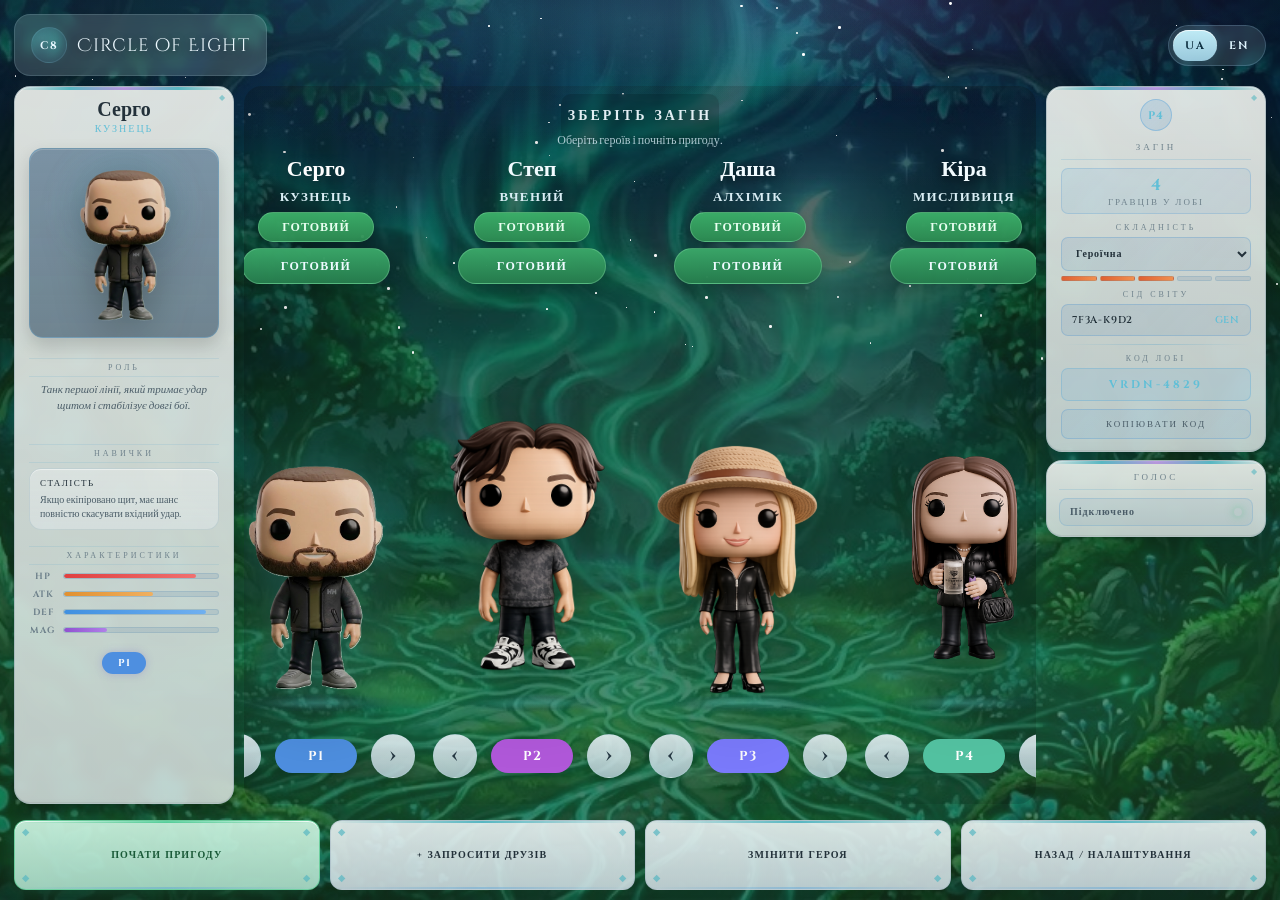
==== commit df607fc8: "Add progression MVP and town modal system" ====
--- a/index.html
+++ b/index.html
@@ -5,6 +5,7 @@
   <meta name="viewport" content="width=device-width, initial-scale=1.0" />
   <title>Heroes Game</title>
   <link rel="stylesheet" href="./styles/main.css?v=20260324-citymenu2" />
+  <link rel="stylesheet" href="./styles/modal.css?v=20260326-townmodals1" />
 </head>
 <body>
   <div id="app">
--- a/styles/main.css
+++ b/styles/main.css
@@ -2288,3 +2288,121 @@
     width: 164px !important;
   }
 }
+
+#scene-world .game-hero-meta-row,
+#scene-world .game-hero-focus-row {
+  display: flex !important;
+}
+
+#scene-world .game-hero-focus-row {
+  justify-content: center !important;
+}
+
+#scene-world .game-city-menu-tags {
+  display: flex;
+  flex-wrap: wrap;
+  gap: 6px;
+  margin-top: 8px;
+}
+
+#scene-world .game-city-menu-tag {
+  padding: 4px 8px;
+  border-radius: 999px;
+  border: 1px solid rgba(255, 230, 186, 0.12);
+  background: rgba(255, 255, 255, 0.05);
+  color: rgba(255, 239, 214, 0.82);
+  font: 700 10px/1 "Cinzel", serif;
+  letter-spacing: 0.06em;
+  text-transform: uppercase;
+}
+
+#scene-world .game-node-menu-actions,
+#scene-world .game-levelup-actions {
+  display: flex;
+  flex-wrap: wrap;
+  gap: 10px;
+  margin-top: 14px;
+}
+
+#scene-world .game-levelup-panel {
+  position: absolute;
+  right: 24px;
+  bottom: 374px;
+  width: min(360px, calc(100vw - 48px));
+  opacity: 0;
+  pointer-events: none;
+  transform: translateY(14px);
+  transition: opacity 180ms ease, transform 180ms ease;
+  z-index: 24;
+}
+
+#scene-world .game-levelup-panel.is-open {
+  opacity: 1;
+  pointer-events: auto;
+  transform: translateY(0);
+}
+
+#scene-world .game-levelup-shell {
+  padding: 18px 20px;
+  border-radius: 24px;
+  border: 1px solid rgba(255, 226, 179, 0.16);
+  background:
+    radial-gradient(circle at top, rgba(205, 154, 82, 0.18), transparent 38%),
+    linear-gradient(180deg, rgba(54, 35, 29, 0.96), rgba(18, 12, 10, 0.98));
+  box-shadow: 0 26px 54px rgba(0, 0, 0, 0.36);
+}
+
+#scene-world .game-levelup-kicker {
+  color: rgba(255, 229, 188, 0.72);
+  font: 700 11px/1 "Cinzel", serif;
+  letter-spacing: 0.2em;
+  text-transform: uppercase;
+}
+
+#scene-world .game-levelup-title {
+  margin-top: 8px;
+  color: #fff4dc;
+  font: 700 26px/1.06 "Cinzel Decorative", serif;
+}
+
+#scene-world .game-levelup-copy {
+  margin-top: 10px;
+  color: rgba(247, 234, 210, 0.84);
+  font: 600 14px/1.45 "Crimson Pro", serif;
+}
+
+#scene-world .game-levelup-preview {
+  display: grid;
+  grid-template-columns: repeat(2, minmax(0, 1fr));
+  gap: 8px;
+  margin-top: 14px;
+}
+
+#scene-world .game-levelup-preview span {
+  padding: 8px 10px;
+  border-radius: 14px;
+  background: rgba(255, 255, 255, 0.05);
+  color: rgba(255, 239, 214, 0.86);
+  font: 700 12px/1 "Cinzel", serif;
+  letter-spacing: 0.08em;
+  text-transform: uppercase;
+}
+
+#scene-world .game-levelup-btn {
+  min-width: 132px;
+}
+
+@media (max-width: 980px) {
+  #scene-world .game-levelup-panel {
+    position: static;
+    width: auto;
+    margin: 12px 16px 0;
+    transform: none;
+    opacity: 1;
+    pointer-events: auto;
+  }
+
+  #scene-world .game-levelup-panel:not(.is-open) {
+    display: none;
+  }
+}
--- a/styles/modal.css
+++ b/styles/modal.css
@@ -0,0 +1,390 @@
+:root {
+  --ftk-modal-bg: #15120f;
+  --ftk-modal-panel: #241d17;
+  --ftk-modal-panel-2: #30261e;
+  --ftk-modal-panel-3: #1c1612;
+  --ftk-modal-line: rgba(201, 168, 117, 0.28);
+  --ftk-modal-gold: #d6b072;
+  --ftk-modal-gold-soft: #b48c4f;
+  --ftk-modal-text: #eadcc3;
+  --ftk-modal-muted: #b7a488;
+  --ftk-modal-danger: #a44a3f;
+  --ftk-modal-success: #62835b;
+  --ftk-modal-shadow: rgba(0, 0, 0, 0.48);
+  --ftk-modal-radius: 18px;
+  --ftk-modal-radius-sm: 12px;
+  --ftk-modal-transition: 180ms ease;
+}
+
+.ftk-modal-root {
+  position: fixed;
+  inset: 0;
+  z-index: 120;
+  pointer-events: none;
+}
+
+.ftk-modal-root.is-open {
+  pointer-events: auto;
+}
+
+.ftk-modal-backdrop {
+  position: absolute;
+  inset: 0;
+  background: rgba(5, 4, 3, 0.66);
+  backdrop-filter: blur(3px);
+  opacity: 0;
+  transition: opacity var(--ftk-modal-transition);
+}
+
+.ftk-modal-root.is-open .ftk-modal-backdrop {
+  opacity: 1;
+}
+
+.ftk-modal-layer {
+  position: absolute;
+  inset: 0;
+  display: flex;
+  justify-content: center;
+  align-items: center;
+  padding: 18px 12px;
+}
+
+.ftk-modal {
+  width: min(100%, 760px);
+  max-height: min(88vh, 920px);
+  display: grid;
+  grid-template-rows: auto auto minmax(0, 1fr) auto;
+  background:
+    radial-gradient(circle at top, rgba(255, 255, 255, 0.03), transparent 28%),
+    linear-gradient(180deg, #30251d 0%, #201813 100%);
+  border: 1px solid rgba(214, 176, 114, 0.26);
+  border-radius: 26px;
+  box-shadow: 0 36px 100px rgba(0, 0, 0, 0.56), inset 0 1px 0 rgba(255, 255, 255, 0.05);
+  overflow: hidden;
+  transform: translateY(18px) scale(0.98);
+  opacity: 0;
+  transition: transform var(--ftk-modal-transition), opacity var(--ftk-modal-transition);
+}
+
+.ftk-modal-root.is-open .ftk-modal {
+  transform: translateY(0) scale(1);
+  opacity: 1;
+}
+
+.ftk-modal-header {
+  padding: 16px 18px 12px;
+  border-bottom: 1px solid var(--ftk-modal-line);
+  background: linear-gradient(180deg, rgba(255, 255, 255, 0.04), rgba(0, 0, 0, 0.12));
+}
+
+.ftk-modal-eyebrow {
+  font: 700 11px/1 "Cinzel", serif;
+  text-transform: uppercase;
+  letter-spacing: 1.5px;
+  color: var(--ftk-modal-muted);
+  margin-bottom: 6px;
+}
+
+.ftk-modal-title-row {
+  display: flex;
+  justify-content: space-between;
+  gap: 10px;
+  align-items: start;
+}
+
+.ftk-modal-title {
+  margin: 0;
+  font: 700 24px/1.1 "Cinzel Decorative", serif;
+  color: var(--ftk-modal-text);
+}
+
+.ftk-modal-subtitle {
+  margin-top: 6px;
+  max-width: 88%;
+  color: var(--ftk-modal-muted);
+  font: 600 13px/1.4 "Crimson Pro", Georgia, serif;
+}
+
+.ftk-modal-close {
+  width: 38px;
+  height: 38px;
+  border-radius: 999px;
+  border: 1px solid rgba(214, 176, 114, 0.22);
+  background: linear-gradient(180deg, #413126, #2a1f18);
+  color: var(--ftk-modal-text);
+  cursor: pointer;
+  font-size: 18px;
+  flex: 0 0 auto;
+}
+
+.ftk-modal-toolbar {
+  display: flex;
+  gap: 8px;
+  flex-wrap: wrap;
+  padding: 12px 16px;
+  border-bottom: 1px solid rgba(214, 176, 114, 0.14);
+  background: rgba(0, 0, 0, 0.08);
+}
+
+.ftk-modal-toolbar.is-hidden {
+  display: none;
+}
+
+.ftk-modal-tab {
+  padding: 9px 12px;
+  border-radius: 12px;
+  border: 1px solid rgba(214, 176, 114, 0.18);
+  background: linear-gradient(180deg, rgba(255, 255, 255, 0.03), rgba(0, 0, 0, 0.16));
+  color: var(--ftk-modal-muted);
+  cursor: pointer;
+  font: 700 13px/1 "Cinzel", serif;
+}
+
+.ftk-modal-tab.is-active {
+  color: var(--ftk-modal-text);
+  border-color: rgba(214, 176, 114, 0.42);
+}
+
+.ftk-modal-body {
+  overflow: auto;
+  padding: 16px;
+  display: grid;
+  gap: 14px;
+  align-content: start;
+}
+
+.ftk-modal-panel {
+  border: 1px solid rgba(214, 176, 114, 0.14);
+  border-radius: 18px;
+  overflow: hidden;
+  background: linear-gradient(180deg, rgba(255, 255, 255, 0.02), rgba(0, 0, 0, 0.14));
+}
+
+.ftk-modal-panel-head {
+  padding: 11px 14px;
+  border-bottom: 1px solid rgba(214, 176, 114, 0.12);
+  display: flex;
+  justify-content: space-between;
+  gap: 12px;
+  align-items: center;
+}
+
+.ftk-modal-panel-title {
+  font: 700 14px/1.2 "Cinzel", serif;
+  color: var(--ftk-modal-text);
+}
+
+.ftk-modal-panel-sub {
+  font: 600 12px/1.35 "Crimson Pro", Georgia, serif;
+  color: var(--ftk-modal-muted);
+}
+
+.ftk-modal-panel-body {
+  padding: 10px;
+  display: grid;
+  gap: 8px;
+}
+
+.ftk-modal-two-col {
+  display: grid;
+  grid-template-columns: 1.2fr 0.8fr;
+  gap: 14px;
+}
+
+.ftk-modal-row {
+  display: grid;
+  grid-template-columns: 52px minmax(0, 1fr) auto;
+  gap: 10px;
+  align-items: center;
+  padding: 10px;
+  border-radius: 14px;
+  border: 1px solid rgba(214, 176, 114, 0.12);
+  background: linear-gradient(180deg, rgba(255, 255, 255, 0.015), rgba(0, 0, 0, 0.14));
+}
+
+.ftk-modal-row-icon {
+  width: 52px;
+  height: 52px;
+  border-radius: 14px;
+  display: grid;
+  place-items: center;
+  font-size: 22px;
+  color: var(--ftk-modal-gold);
+  background: linear-gradient(180deg, #4d392b, #2f2219);
+  border: 1px solid rgba(214, 176, 114, 0.14);
+}
+
+.ftk-modal-row-title {
+  font: 700 15px/1.2 "Cinzel", serif;
+  margin-bottom: 3px;
+}
+
+.ftk-modal-row-desc {
+  font: 600 12px/1.35 "Crimson Pro", Georgia, serif;
+  color: var(--ftk-modal-muted);
+}
+
+.ftk-modal-row-aside {
+  display: grid;
+  gap: 8px;
+  justify-items: end;
+}
+
+.ftk-modal-tag {
+  display: inline-flex;
+  align-items: center;
+  gap: 6px;
+  min-height: 28px;
+  padding: 5px 9px;
+  border-radius: 999px;
+  border: 1px solid rgba(214, 176, 114, 0.16);
+  color: var(--ftk-modal-gold);
+  font: 700 12px/1 "Cinzel", serif;
+  background: rgba(0, 0, 0, 0.12);
+}
+
+.ftk-modal-tag-grid {
+  display: flex;
+  flex-wrap: wrap;
+  gap: 6px;
+  margin-top: 8px;
+}
+
+.ftk-modal-stat-grid {
+  display: grid;
+  grid-template-columns: repeat(2, minmax(0, 1fr));
+  gap: 8px;
+}
+
+.ftk-modal-stat-box {
+  padding: 10px;
+  border-radius: 14px;
+  border: 1px solid rgba(214, 176, 114, 0.12);
+  background: rgba(0, 0, 0, 0.1);
+}
+
+.ftk-modal-stat-label {
+  margin-bottom: 4px;
+  color: var(--ftk-modal-muted);
+  font: 700 11px/1 "Cinzel", serif;
+  text-transform: uppercase;
+  letter-spacing: 1px;
+}
+
+.ftk-modal-stat-value {
+  color: var(--ftk-modal-text);
+  font: 700 18px/1 "Cinzel", serif;
+}
+
+.ftk-modal-empty {
+  padding: 18px;
+  border-radius: 16px;
+  border: 1px dashed rgba(214, 176, 114, 0.18);
+  color: var(--ftk-modal-muted);
+  text-align: center;
+  font: 600 13px/1.4 "Crimson Pro", Georgia, serif;
+}
+
+.ftk-modal-footer {
+  display: flex;
+  justify-content: space-between;
+  gap: 12px;
+  align-items: center;
+  padding: 14px 16px 16px;
+  border-top: 1px solid rgba(214, 176, 114, 0.12);
+  background: rgba(0, 0, 0, 0.08);
+}
+
+.ftk-modal-footer-note {
+  max-width: 70%;
+  color: var(--ftk-modal-muted);
+  font: 600 12px/1.35 "Crimson Pro", Georgia, serif;
+}
+
+.ftk-modal-btn-row {
+  display: flex;
+  gap: 8px;
+  flex-wrap: wrap;
+  justify-content: flex-end;
+}
+
+.ftk-modal-btn {
+  appearance: none;
+  border: 1px solid rgba(214, 176, 114, 0.22);
+  border-radius: 14px;
+  padding: 10px 12px;
+  background:
+    linear-gradient(180deg, rgba(255, 255, 255, 0.04), rgba(0, 0, 0, 0.2)),
+    linear-gradient(180deg, #3a2e24 0%, #291f18 100%);
+  color: var(--ftk-modal-text);
+  cursor: pointer;
+  transition: transform var(--ftk-modal-transition), border-color var(--ftk-modal-transition), filter var(--ftk-modal-transition);
+  box-shadow: inset 0 1px 0 rgba(255, 255, 255, 0.04);
+  text-align: left;
+  font: 700 13px/1 "Cinzel", serif;
+}
+
+.ftk-modal-btn:hover {
+  transform: translateY(-1px);
+  border-color: rgba(214, 176, 114, 0.42);
+  filter: brightness(1.04);
+}
+
+.ftk-modal-btn--primary {
+  background: linear-gradient(180deg, #6b5336, #4a3726);
+  color: #f5e7ca;
+  border-color: rgba(214, 176, 114, 0.42);
+}
+
+.ftk-modal-btn--danger {
+  background: linear-gradient(180deg, #6f3e35, #512b24);
+  border-color: rgba(205, 112, 99, 0.28);
+}
+
+.ftk-modal-btn--ghost {
+  background: linear-gradient(180deg, rgba(255, 255, 255, 0.02), rgba(0, 0, 0, 0.12));
+}
+
+.ftk-delta {
+  font-weight: 700;
+}
+
+.ftk-delta--up {
+  color: #88c98f;
+}
+
+.ftk-delta--down {
+  color: #d98576;
+}
+
+@media (max-width: 720px) {
+  .ftk-modal {
+    width: min(100%, 98vw);
+    max-height: 92vh;
+    border-radius: 22px;
+  }
+
+  .ftk-modal-two-col,
+  .ftk-modal-stat-grid {
+    grid-template-columns: 1fr;
+  }
+
+  .ftk-modal-subtitle,
+  .ftk-modal-footer-note {
+    max-width: 100%;
+  }
+
+  .ftk-modal-footer {
+    flex-direction: column;
+    align-items: stretch;
+  }
+
+  .ftk-modal-btn-row {
+    justify-content: stretch;
+  }
+
+  .ftk-modal-btn-row .ftk-modal-btn {
+    flex: 1 1 auto;
+    text-align: center;
+  }
+}
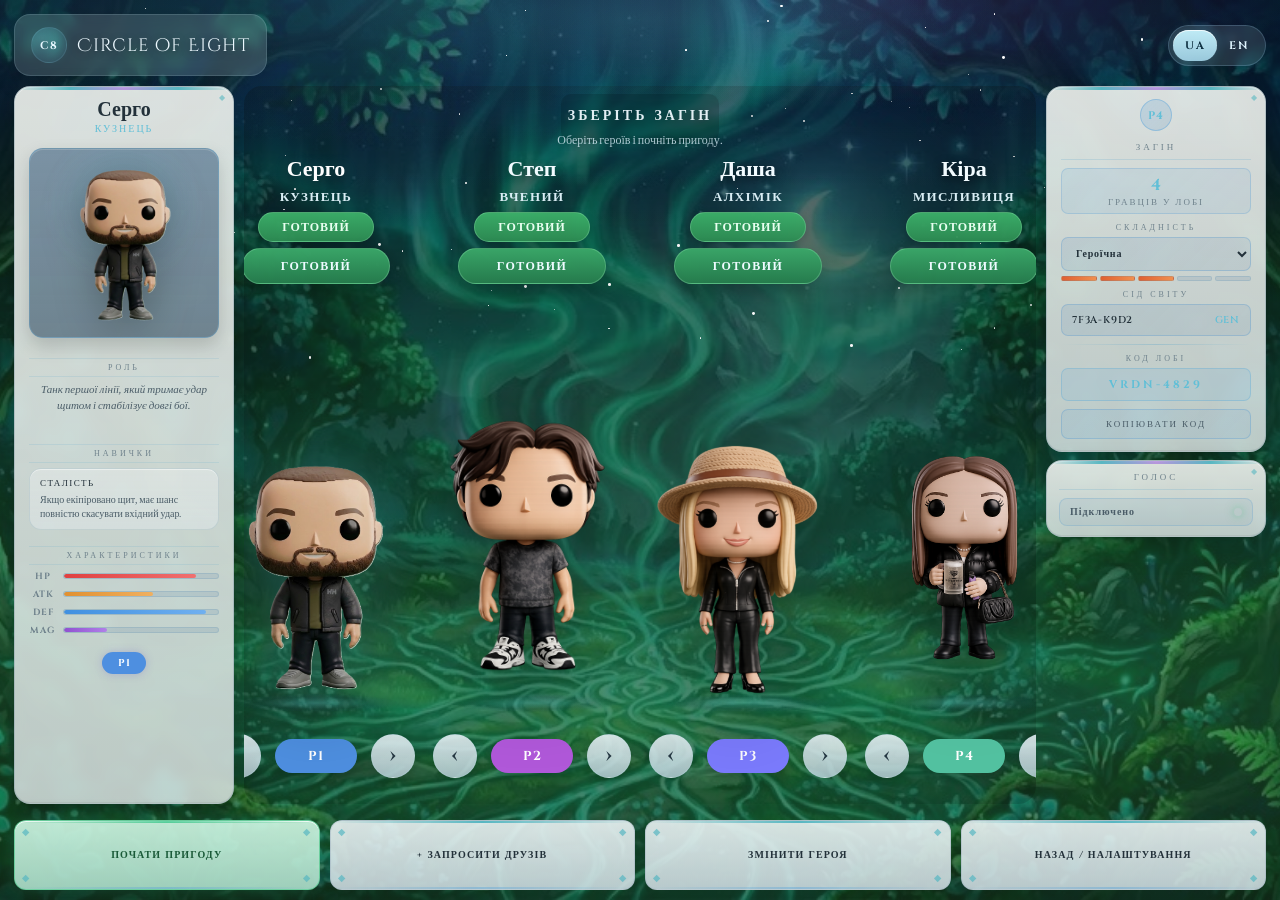
==== commit a254a67a: "Fix movement crash and bump client cache version" ====
--- a/index.html
+++ b/index.html
@@ -4,8 +4,8 @@
   <meta charset="UTF-8" />
   <meta name="viewport" content="width=device-width, initial-scale=1.0" />
   <title>Heroes Game</title>
-  <link rel="stylesheet" href="./styles/main.css?v=20260324-citymenu2" />
-  <link rel="stylesheet" href="./styles/modal.css?v=20260326-townmodals1" />
+  <link rel="stylesheet" href="./styles/main.css?v=20260326-turnfix1" />
+  <link rel="stylesheet" href="./styles/modal.css?v=20260326-turnfix1" />
 </head>
 <body>
   <div id="app">
@@ -18,6 +18,6 @@
     <div id="hud-root"></div>
   </div>
 
-  <script type="module" src="./js/app.js?v=20260324-citymenu2"></script>
+  <script type="module" src="./js/app.js?v=20260326-turnfix1"></script>
 </body>
 </html>
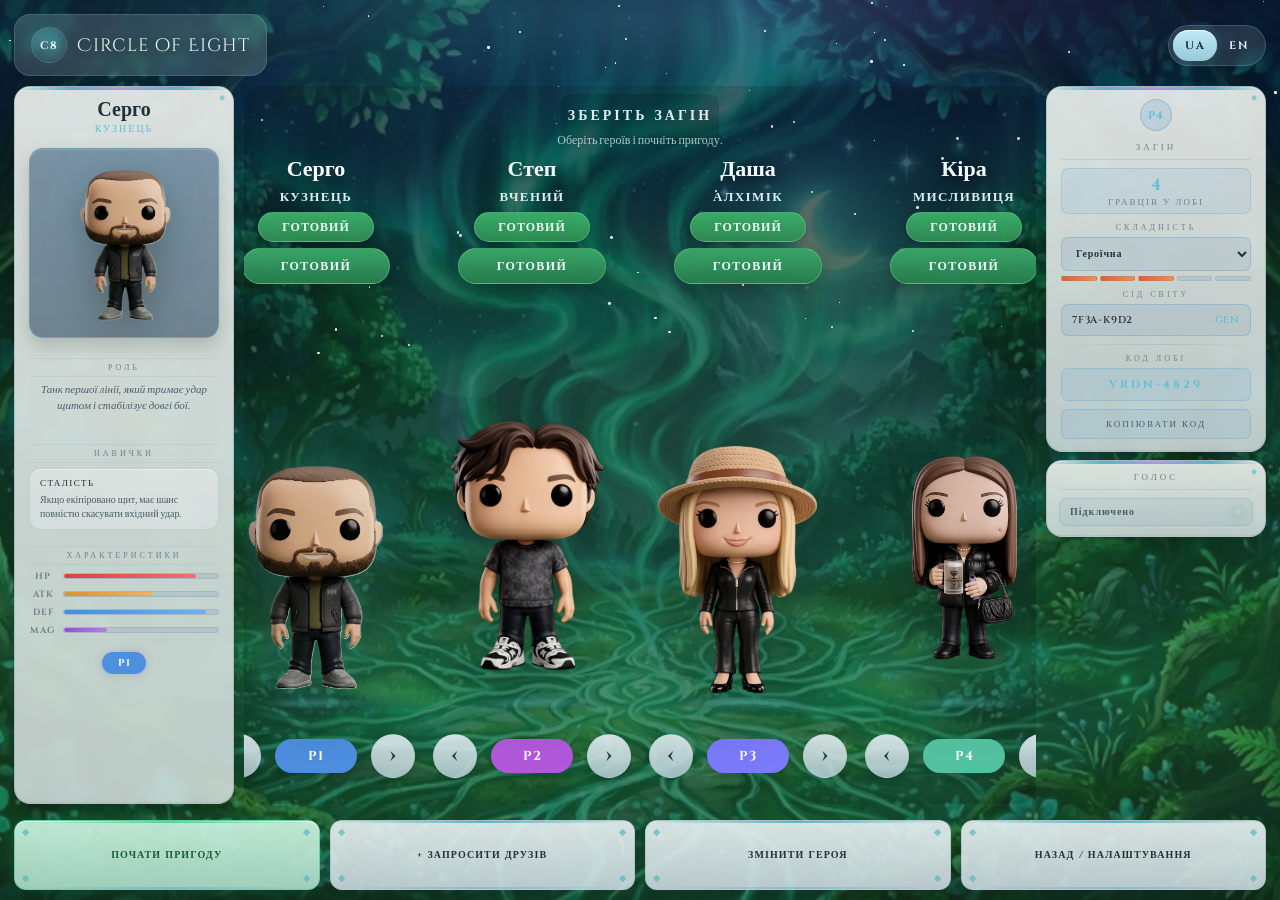
==== commit 4606ca64: "Integrate story campaign quest flow" ====
--- a/index.html
+++ b/index.html
@@ -4,8 +4,8 @@
   <meta charset="UTF-8" />
   <meta name="viewport" content="width=device-width, initial-scale=1.0" />
   <title>Heroes Game</title>
-  <link rel="stylesheet" href="./styles/main.css?v=20260326-turnfix1" />
-  <link rel="stylesheet" href="./styles/modal.css?v=20260326-turnfix1" />
+  <link rel="stylesheet" href="./styles/main.css?v=20260326-story1" />
+  <link rel="stylesheet" href="./styles/modal.css?v=20260326-story1" />
 </head>
 <body>
   <div id="app">
@@ -18,6 +18,6 @@
     <div id="hud-root"></div>
   </div>
 
-  <script type="module" src="./js/app.js?v=20260326-turnfix1"></script>
+  <script type="module" src="./js/app.js?v=20260326-story1"></script>
 </body>
 </html>
